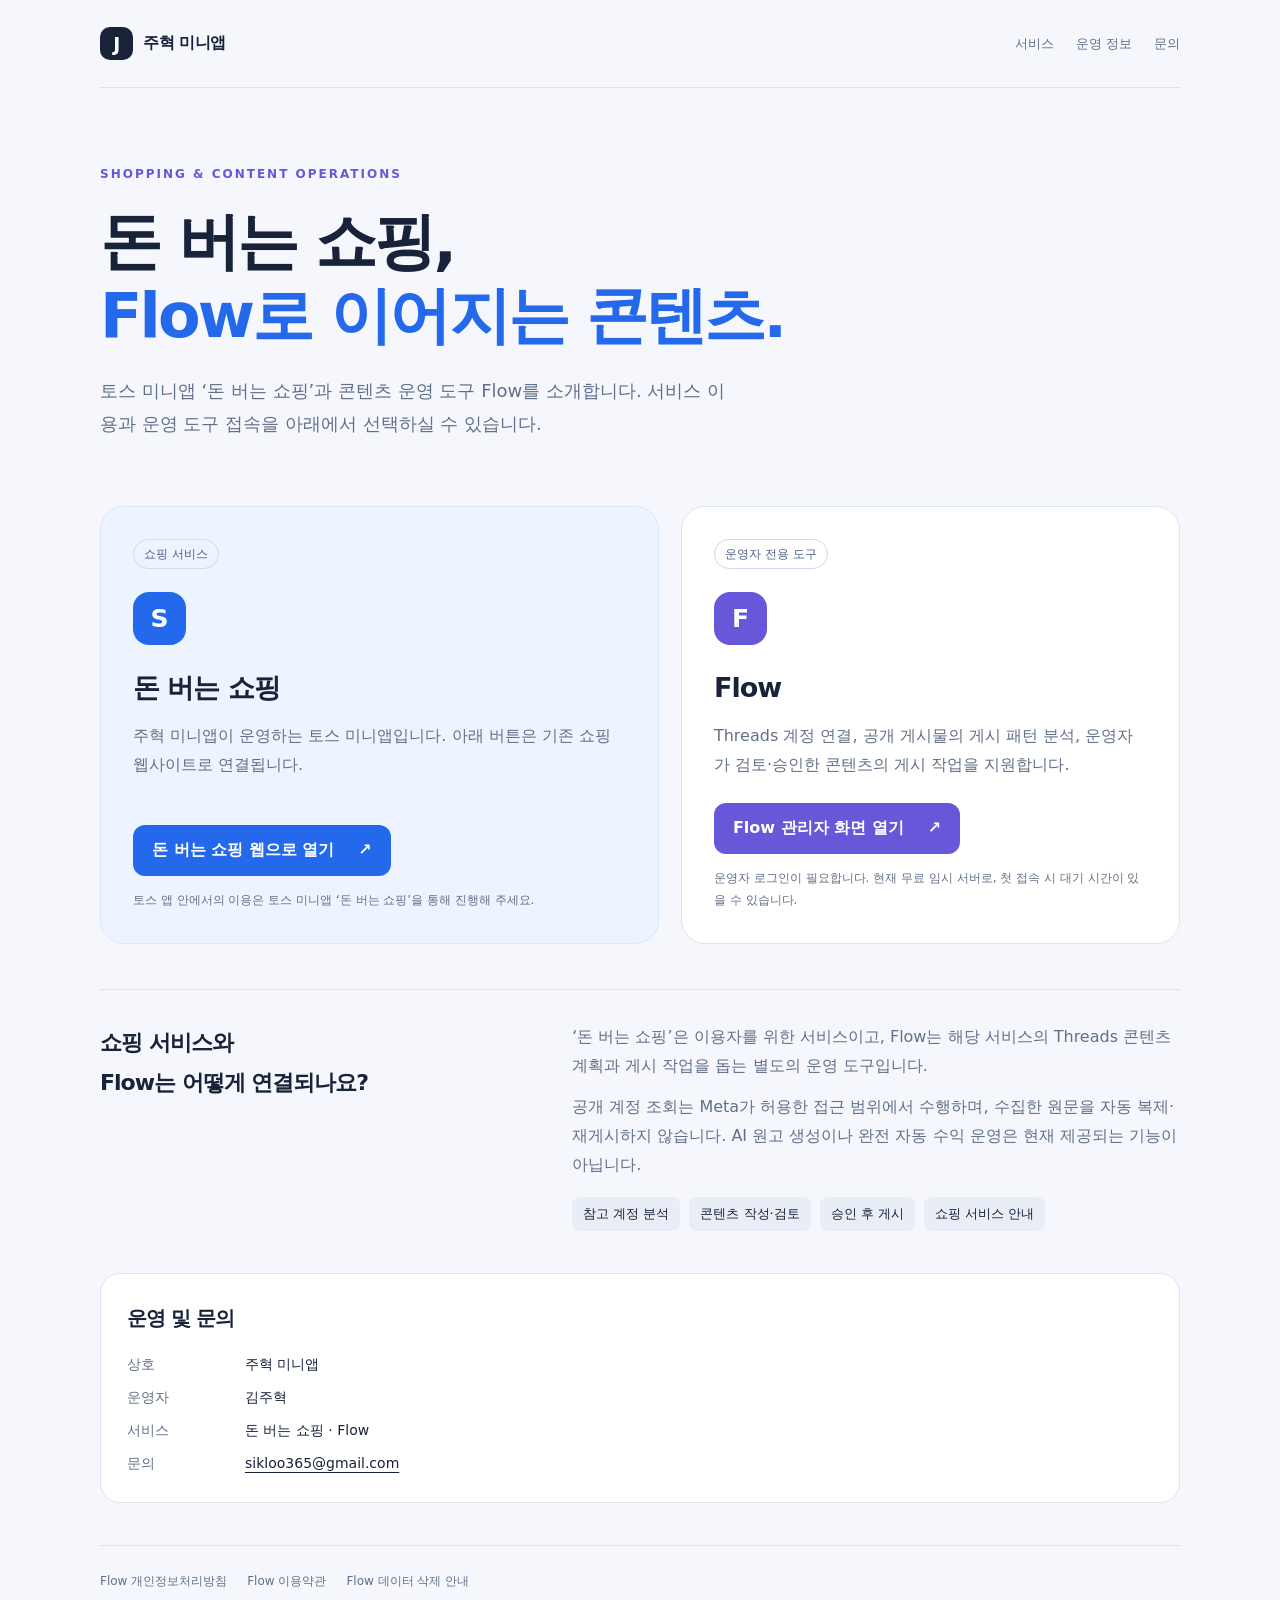
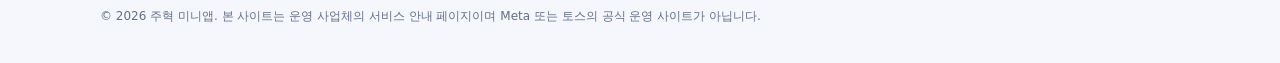
==== index.html @ d60e2f29 "Add business homepage linking shopping service and private Flow dashboard" ====
<!doctype html>
<html lang="ko">
<head>
<meta charset="utf-8">
<meta name="viewport" content="width=device-width,initial-scale=1">
<meta name="description" content="주혁 미니앱의 돈 버는 쇼핑 서비스와 Threads 콘텐츠 운영 도구 Flow를 안내합니다.">
<meta name="theme-color" content="#f5f7fc">
<title>주혁 미니앱 · 돈 버는 쇼핑 & Flow</title>
<style>
:root{color-scheme:light;--ink:#182239;--muted:#617089;--line:#dfe5ee;--blue:#2469eb;--purple:#6658d9}
*{box-sizing:border-box}body{margin:0;background:#f5f7fc;color:var(--ink);font:16px/1.8 system-ui,-apple-system,BlinkMacSystemFont,"Segoe UI",sans-serif}a{color:inherit;text-decoration:none}a:focus-visible{outline:3px solid #8ab4ff;outline-offset:5px}main,header,footer{width:min(1080px,calc(100% - 40px));margin:auto}header{display:flex;align-items:center;justify-content:space-between;padding:27px 0;border-bottom:1px solid var(--line)}.brand{font-weight:800;letter-spacing:-.5px;display:flex;align-items:center;gap:10px}.mark{width:33px;height:33px;border-radius:10px;background:var(--ink);color:white;display:grid;place-items:center;font-size:19px}nav{display:flex;gap:22px;color:var(--muted);font-size:13px}.hero{padding:76px 0 42px}.eyebrow{font-size:12px;letter-spacing:2px;color:var(--purple);font-weight:750}h1{font-size:clamp(36px,6vw,62px);line-height:1.2;letter-spacing:-2.8px;margin:19px 0 22px;max-width:800px}h1 span{color:var(--blue)}.intro{font-size:18px;color:var(--muted);max-width:640px;margin:0}.services{display:grid;grid-template-columns:1.12fr 1fr;gap:22px;margin:24px 0 45px}.card{background:#fff;border:1px solid var(--line);border-radius:24px;padding:32px;display:flex;flex-direction:column;align-items:flex-start}.card.primary{background:#eef4ff;border-color:#d9e6ff}.badge{font-size:12px;padding:5px 10px;border:1px solid #cdd9ed;border-radius:30px;line-height:1.5;color:#4c6286}.icon{width:53px;height:53px;display:grid;place-items:center;border-radius:16px;background:var(--blue);color:#fff;font-size:25px;font-weight:800;margin:23px 0 5px}.icon.flow{background:var(--purple)}h2{font-size:27px;letter-spacing:-1px;margin:14px 0 9px}.card p{color:var(--muted);margin:0 0 24px}.button{display:inline-flex;align-items:center;justify-content:space-between;gap:24px;background:var(--blue);color:white;min-height:50px;border-radius:12px;padding:11px 19px;font-weight:650;margin-top:auto}.button.purple{background:var(--purple)}.small{font-size:12px;color:var(--muted);margin-top:14px}.relationship{display:grid;grid-template-columns:1fr 1.4fr;gap:38px;padding:33px 0 42px;border-top:1px solid var(--line)}.relationship h2{font-size:22px;margin:0}.relationship p{color:var(--muted);margin:0 0 12px}.process{display:flex;gap:9px;flex-wrap:wrap;margin-top:18px}.process span{padding:5px 11px;border-radius:8px;background:#e9edf6;font-size:13px}.details{background:white;border:1px solid var(--line);border-radius:20px;padding:26px;margin-bottom:42px}.details h2{font-size:20px;margin:0 0 16px}dl{display:grid;grid-template-columns:110px 1fr;gap:8px;margin:0;font-size:14px}dt{color:var(--muted)}dd{margin:0}dd a{text-decoration:underline;text-underline-offset:4px}footer{padding:25px 0 35px;border-top:1px solid var(--line);font-size:12px;color:var(--muted)}.links{display:flex;gap:20px;flex-wrap:wrap;margin-bottom:13px}.links a:hover{text-decoration:underline}@media(max-width:650px){header{padding:19px 0}nav{gap:12px;font-size:12px}.hero{padding:48px 0 22px}h1{letter-spacing:-1.6px}.intro{font-size:16px}.services,.relationship{grid-template-columns:1fr;gap:17px}.card{padding:25px}.relationship{gap:14px}.button{width:100%}dl{grid-template-columns:80px 1fr}}
</style>
</head>
<body>
<header>
 <a class="brand" href="./" aria-label="주혁 미니앱 홈"><span class="mark" aria-hidden="true">J</span>주혁 미니앱</a>
 <nav aria-label="메뉴"><a href="#services">서비스</a><a href="#business">운영 정보</a><a href="mailto:sikloo365@gmail.com">문의</a></nav>
</header>
<main>
 <section class="hero">
  <div class="eyebrow">SHOPPING & CONTENT OPERATIONS</div>
  <h1>돈 버는 쇼핑,<br><span>Flow로 이어지는 콘텐츠.</span></h1>
  <p class="intro">토스 미니앱 ‘돈 버는 쇼핑’과 콘텐츠 운영 도구 Flow를 소개합니다. 서비스 이용과 운영 도구 접속을 아래에서 선택하실 수 있습니다.</p>
 </section>
 <div class="services" id="services">
  <section class="card primary">
   <span class="badge">쇼핑 서비스</span><div class="icon" aria-hidden="true">S</div>
   <h2>돈 버는 쇼핑</h2>
   <p>주혁 미니앱이 운영하는 토스 미니앱입니다. 아래 버튼은 기존 쇼핑 웹사이트로 연결됩니다.</p>
   <a class="button" href="https://save-money-shopping.onrender.com/" target="_blank" rel="noopener noreferrer">돈 버는 쇼핑 웹으로 열기 <span aria-hidden="true">↗</span></a>
   <span class="small">토스 앱 안에서의 이용은 토스 미니앱 ‘돈 버는 쇼핑’을 통해 진행해 주세요.</span>
  </section>
  <section class="card">
   <span class="badge">운영자 전용 도구</span><div class="icon flow" aria-hidden="true">F</div>
   <h2>Flow</h2>
   <p>Threads 계정 연결, 공개 게시물의 게시 패턴 분석, 운영자가 검토·승인한 콘텐츠의 게시 작업을 지원합니다.</p>
   <a class="button purple" href="https://flow-app-gdgz.onrender.com/" target="_blank" rel="noopener noreferrer">Flow 관리자 화면 열기 <span aria-hidden="true">↗</span></a>
   <span class="small">운영자 로그인이 필요합니다. 현재 무료 임시 서버로, 첫 접속 시 대기 시간이 있을 수 있습니다.</span>
  </section>
 </div>
 <section class="relationship">
  <h2>쇼핑 서비스와<br>Flow는 어떻게 연결되나요?</h2>
  <div><p>‘돈 버는 쇼핑’은 이용자를 위한 서비스이고, Flow는 해당 서비스의 Threads 콘텐츠 계획과 게시 작업을 돕는 별도의 운영 도구입니다.</p><p>공개 계정 조회는 Meta가 허용한 접근 범위에서 수행하며, 수집한 원문을 자동 복제·재게시하지 않습니다. AI 원고 생성이나 완전 자동 수익 운영은 현재 제공되는 기능이 아닙니다.</p><div class="process" aria-label="콘텐츠 운영 과정"><span>참고 계정 분석</span><span>콘텐츠 작성·검토</span><span>승인 후 게시</span><span>쇼핑 서비스 안내</span></div></div>
 </section>
 <section class="details" id="business">
  <h2>운영 및 문의</h2>
  <dl><dt>상호</dt><dd>주혁 미니앱</dd><dt>운영자</dt><dd>김주혁</dd><dt>서비스</dt><dd>돈 버는 쇼핑 · Flow</dd><dt>문의</dt><dd><a href="mailto:sikloo365@gmail.com">sikloo365@gmail.com</a></dd></dl>
 </section>
</main>
<footer><div class="links"><a href="policy.html#privacy">Flow 개인정보처리방침</a><a href="policy.html#terms">Flow 이용약관</a><a href="policy.html#deletion">Flow 데이터 삭제 안내</a></div><div>© 2026 주혁 미니앱. 본 사이트는 운영 사업체의 서비스 안내 페이지이며 Meta 또는 토스의 공식 운영 사이트가 아닙니다.</div></footer>
</body></html>
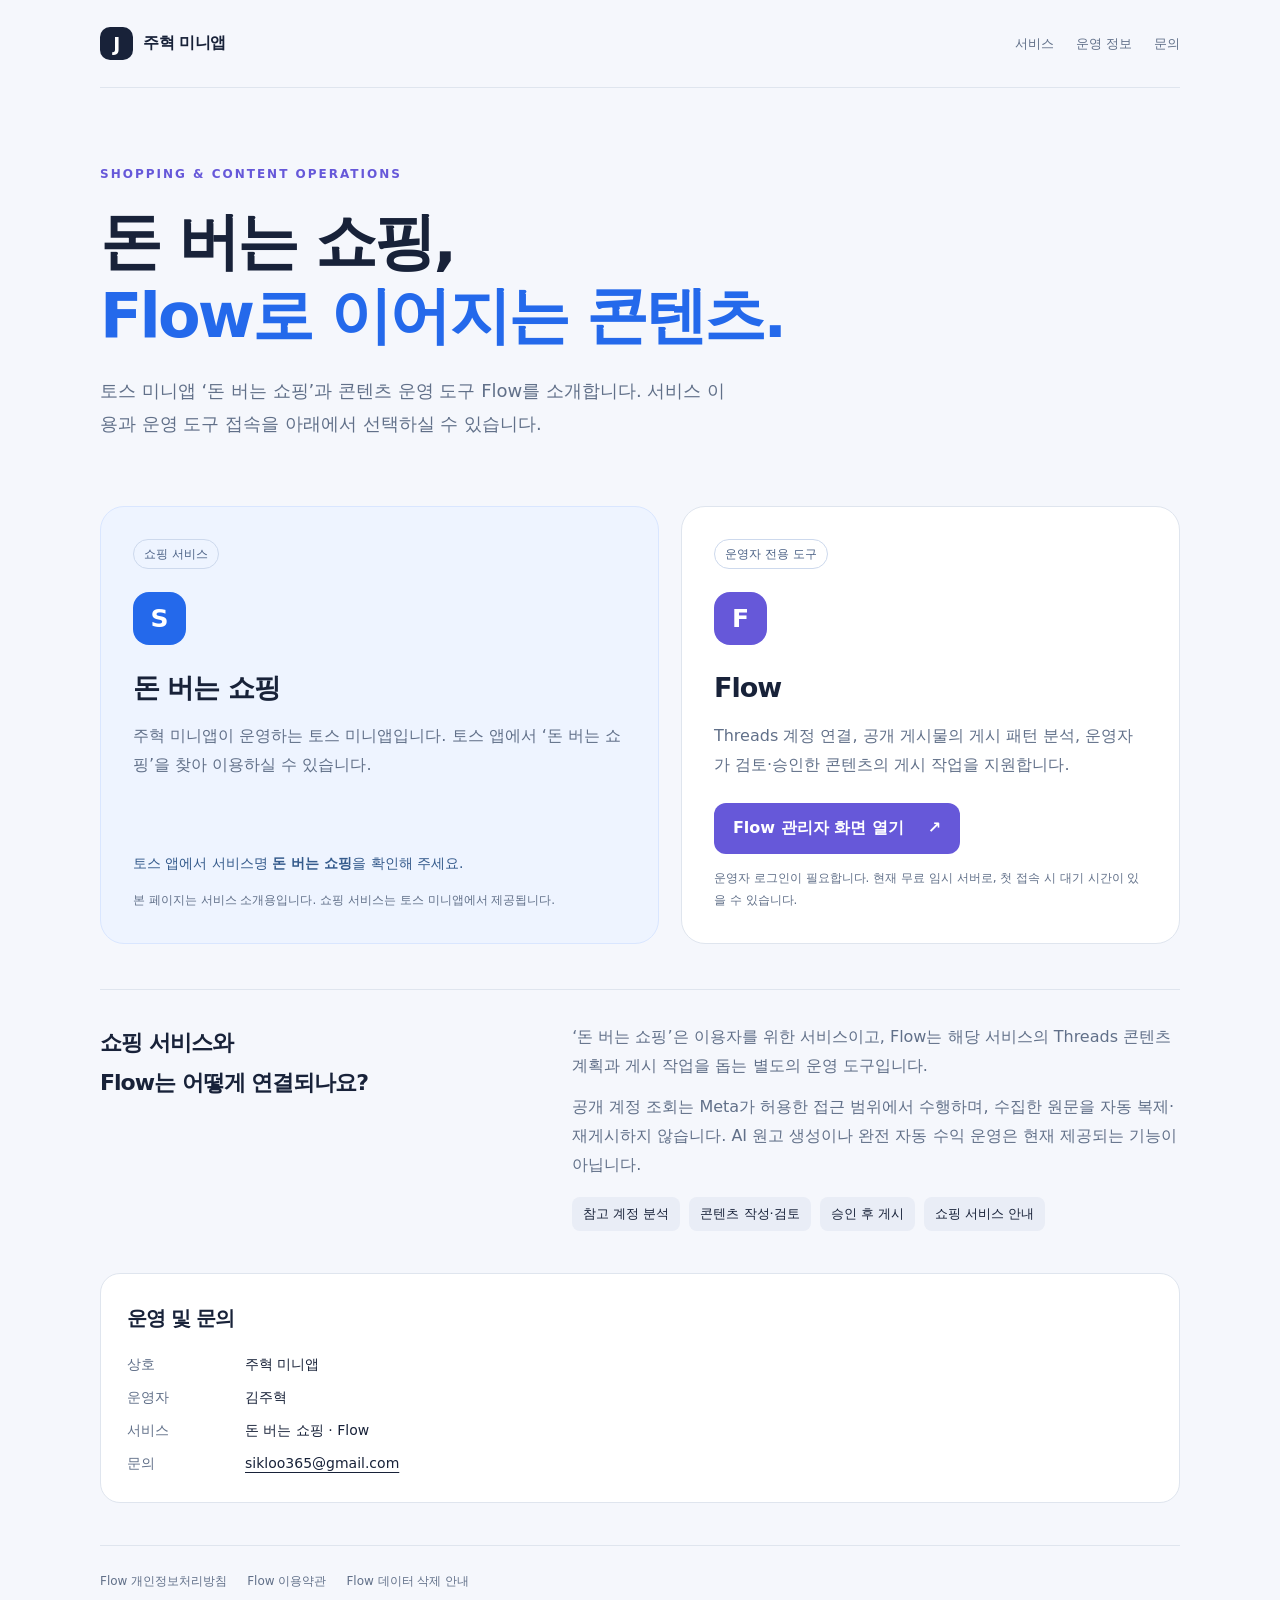
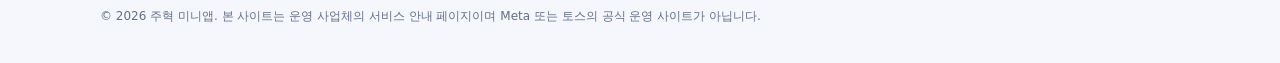
==== commit c6dc5538: "Keep Toss app navigation accurate; do not link the backend as the shopping app" ====
--- a/index.html
+++ b/index.html
@@ -26,9 +26,9 @@
   <section class="card primary">
    <span class="badge">쇼핑 서비스</span><div class="icon" aria-hidden="true">S</div>
    <h2>돈 버는 쇼핑</h2>
-   <p>주혁 미니앱이 운영하는 토스 미니앱입니다. 아래 버튼은 기존 쇼핑 웹사이트로 연결됩니다.</p>
-   <a class="button" href="https://save-money-shopping.onrender.com/" target="_blank" rel="noopener noreferrer">돈 버는 쇼핑 웹으로 열기 <span aria-hidden="true">↗</span></a>
-   <span class="small">토스 앱 안에서의 이용은 토스 미니앱 ‘돈 버는 쇼핑’을 통해 진행해 주세요.</span>
+   <p>주혁 미니앱이 운영하는 토스 미니앱입니다. 토스 앱에서 ‘돈 버는 쇼핑’을 찾아 이용하실 수 있습니다.</p>
+   <div class="small" style="margin-top:auto;font-size:14px;color:#355b8c">토스 앱에서 서비스명 <strong>돈 버는 쇼핑</strong>을 확인해 주세요.</div>
+   <span class="small">본 페이지는 서비스 소개용입니다. 쇼핑 서비스는 토스 미니앱에서 제공됩니다.</span>
   </section>
   <section class="card">
    <span class="badge">운영자 전용 도구</span><div class="icon flow" aria-hidden="true">F</div>
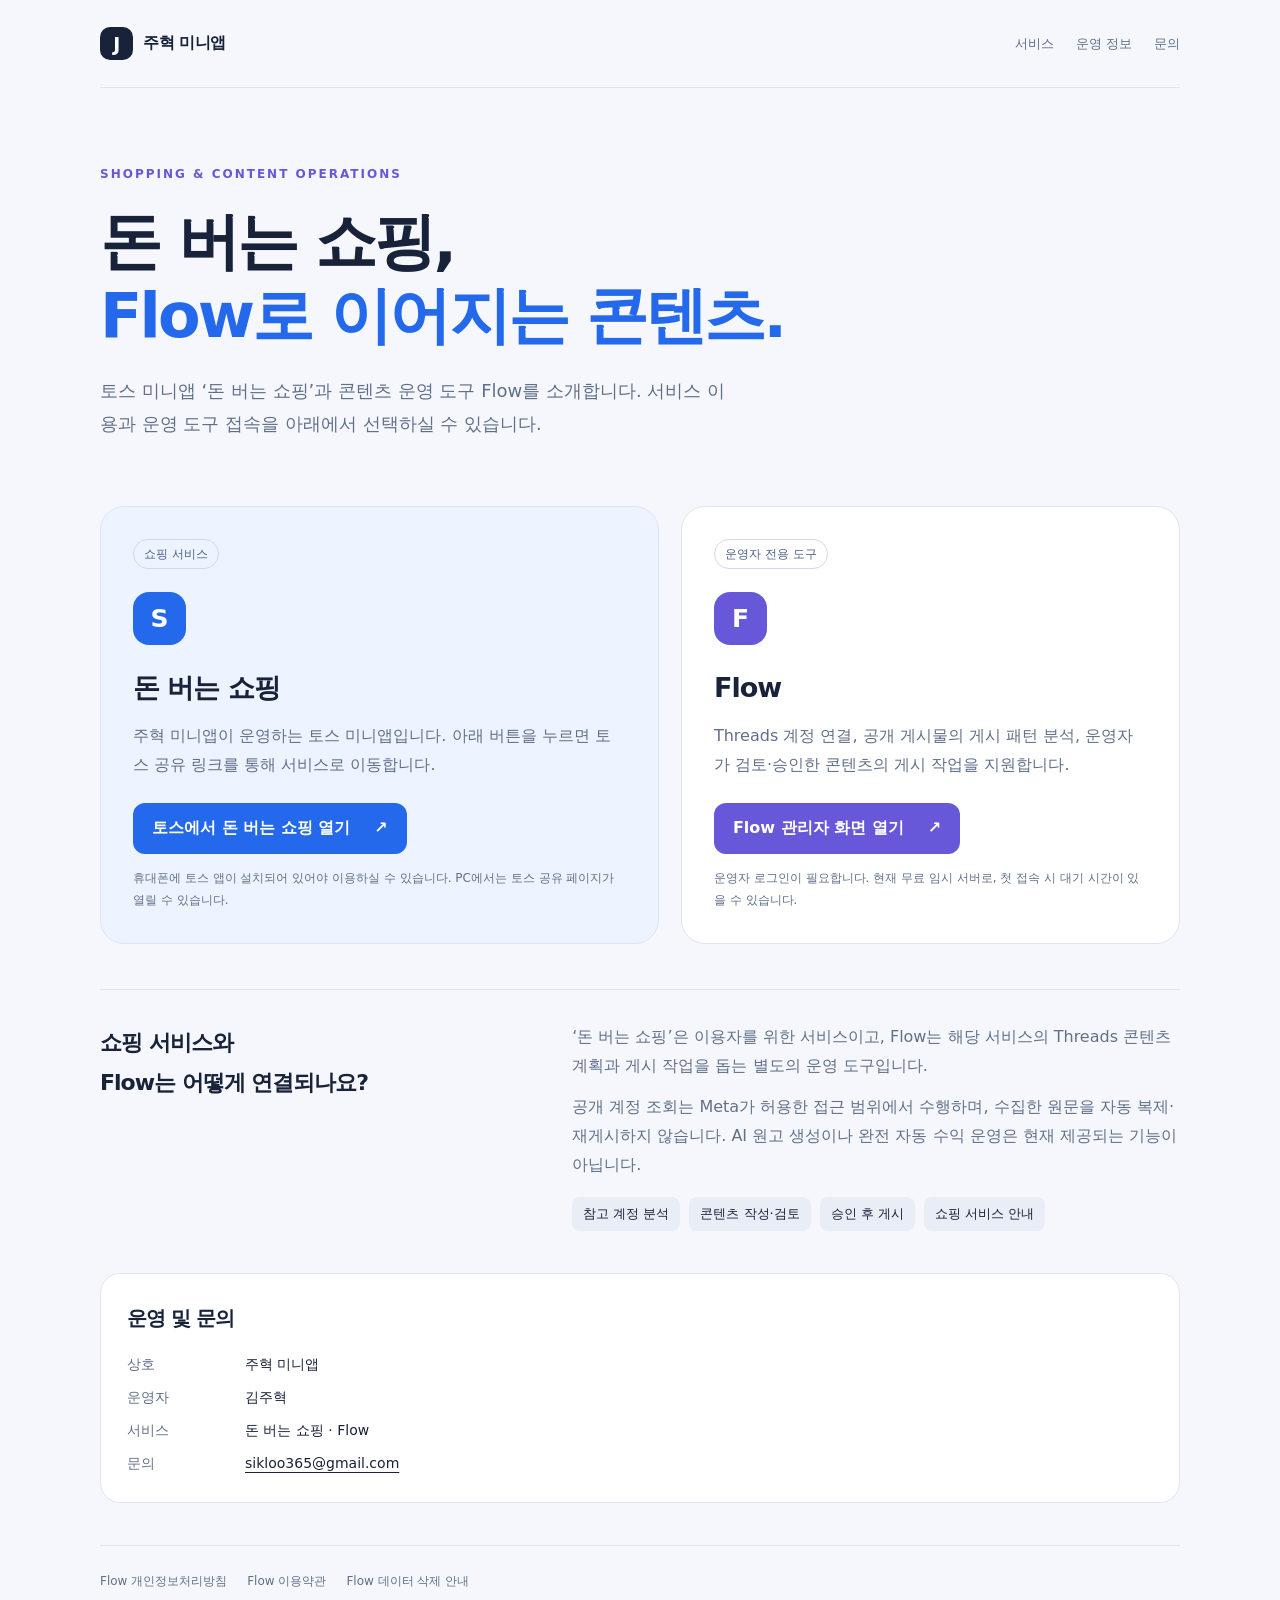
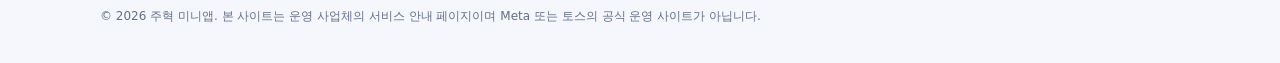
==== commit 1d5c0717: "Link the official user-provided Toss mini-app sharing URL" ====
--- a/index.html
+++ b/index.html
@@ -26,9 +26,9 @@
   <section class="card primary">
    <span class="badge">쇼핑 서비스</span><div class="icon" aria-hidden="true">S</div>
    <h2>돈 버는 쇼핑</h2>
-   <p>주혁 미니앱이 운영하는 토스 미니앱입니다. 토스 앱에서 ‘돈 버는 쇼핑’을 찾아 이용하실 수 있습니다.</p>
-   <div class="small" style="margin-top:auto;font-size:14px;color:#355b8c">토스 앱에서 서비스명 <strong>돈 버는 쇼핑</strong>을 확인해 주세요.</div>
-   <span class="small">본 페이지는 서비스 소개용입니다. 쇼핑 서비스는 토스 미니앱에서 제공됩니다.</span>
+   <p>주혁 미니앱이 운영하는 토스 미니앱입니다. 아래 버튼을 누르면 토스 공유 링크를 통해 서비스로 이동합니다.</p>
+   <a class="button" href="https://minion.toss.im/3QsllqPa" target="_blank" rel="noopener noreferrer">토스에서 돈 버는 쇼핑 열기 <span aria-hidden="true">↗</span></a>
+   <span class="small">휴대폰에 토스 앱이 설치되어 있어야 이용하실 수 있습니다. PC에서는 토스 공유 페이지가 열릴 수 있습니다.</span>
   </section>
   <section class="card">
    <span class="badge">운영자 전용 도구</span><div class="icon flow" aria-hidden="true">F</div>
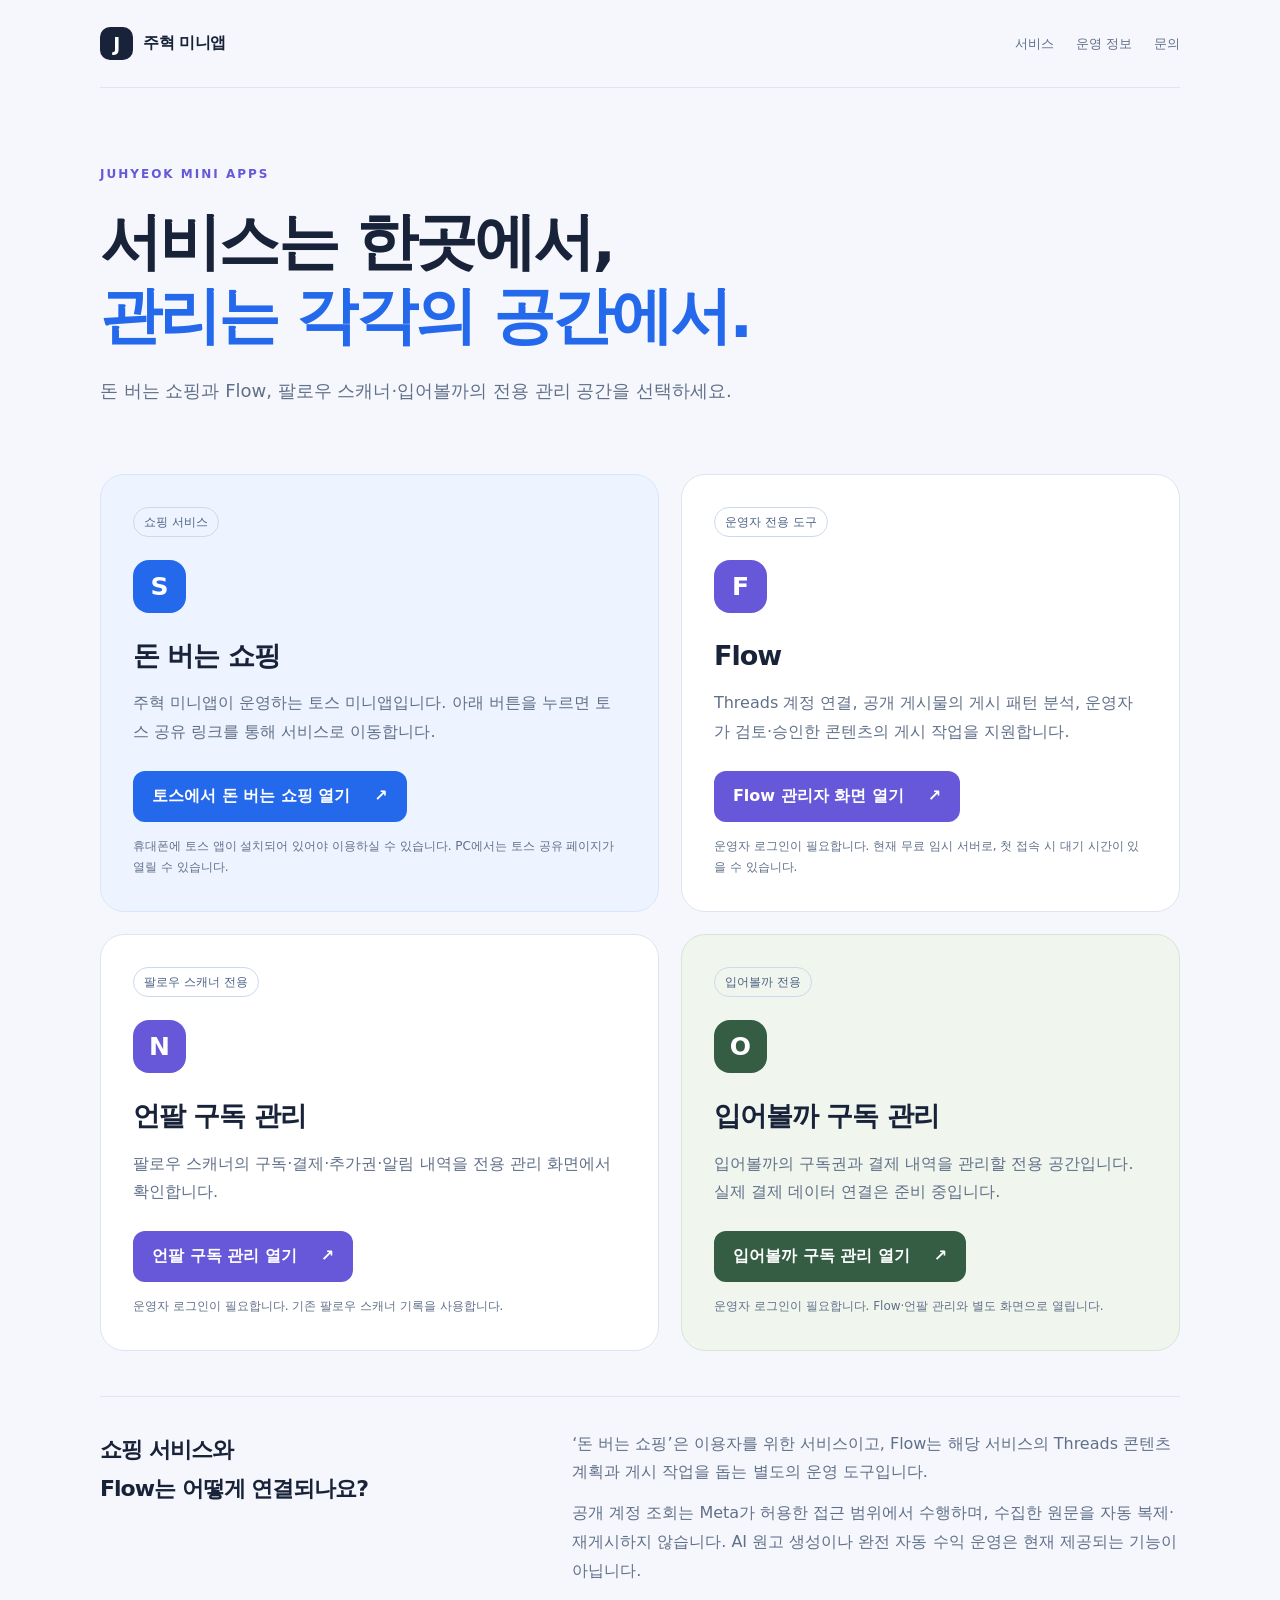
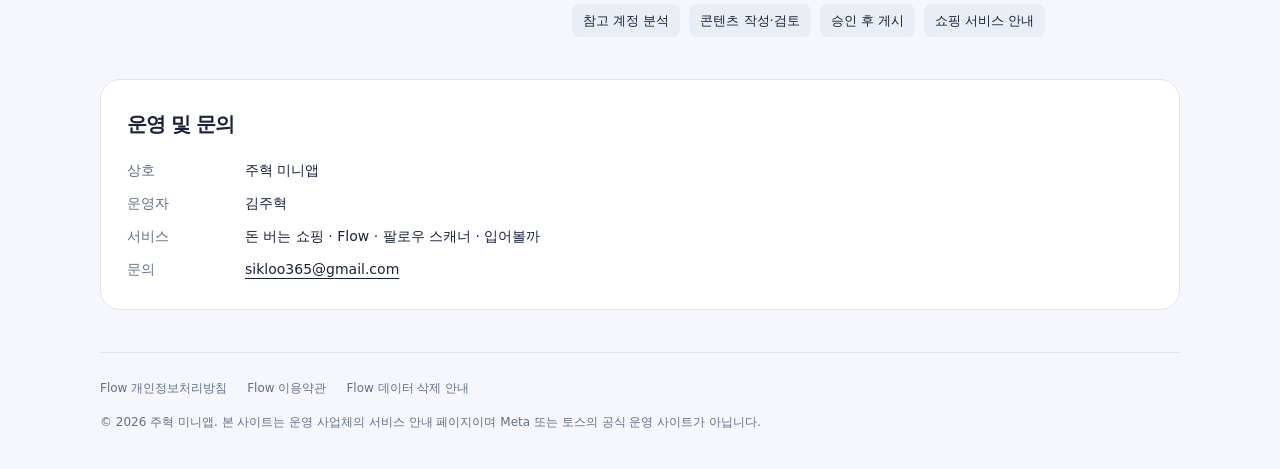
==== commit acd5249d: "Add separate outfit and follow-note management entrances to service selector" ====
--- a/index.html
+++ b/index.html
@@ -3,12 +3,13 @@
 <head>
 <meta charset="utf-8">
 <meta name="viewport" content="width=device-width,initial-scale=1">
-<meta name="description" content="주혁 미니앱의 돈 버는 쇼핑 서비스와 Threads 콘텐츠 운영 도구 Flow를 안내합니다.">
+<meta name="description" content="돈 버는 쇼핑, Flow, 언팔 구독 관리와 입어볼까 전용 관리 공간을 선택하세요.">
 <meta name="theme-color" content="#f5f7fc">
-<title>주혁 미니앱 · 돈 버는 쇼핑 & Flow</title>
+<title>주혁 미니앱 · 서비스 선택</title>
 <style>
 :root{color-scheme:light;--ink:#182239;--muted:#617089;--line:#dfe5ee;--blue:#2469eb;--purple:#6658d9}
 *{box-sizing:border-box}body{margin:0;background:#f5f7fc;color:var(--ink);font:16px/1.8 system-ui,-apple-system,BlinkMacSystemFont,"Segoe UI",sans-serif}a{color:inherit;text-decoration:none}a:focus-visible{outline:3px solid #8ab4ff;outline-offset:5px}main,header,footer{width:min(1080px,calc(100% - 40px));margin:auto}header{display:flex;align-items:center;justify-content:space-between;padding:27px 0;border-bottom:1px solid var(--line)}.brand{font-weight:800;letter-spacing:-.5px;display:flex;align-items:center;gap:10px}.mark{width:33px;height:33px;border-radius:10px;background:var(--ink);color:white;display:grid;place-items:center;font-size:19px}nav{display:flex;gap:22px;color:var(--muted);font-size:13px}.hero{padding:76px 0 42px}.eyebrow{font-size:12px;letter-spacing:2px;color:var(--purple);font-weight:750}h1{font-size:clamp(36px,6vw,62px);line-height:1.2;letter-spacing:-2.8px;margin:19px 0 22px;max-width:800px}h1 span{color:var(--blue)}.intro{font-size:18px;color:var(--muted);max-width:640px;margin:0}.services{display:grid;grid-template-columns:1.12fr 1fr;gap:22px;margin:24px 0 45px}.card{background:#fff;border:1px solid var(--line);border-radius:24px;padding:32px;display:flex;flex-direction:column;align-items:flex-start}.card.primary{background:#eef4ff;border-color:#d9e6ff}.badge{font-size:12px;padding:5px 10px;border:1px solid #cdd9ed;border-radius:30px;line-height:1.5;color:#4c6286}.icon{width:53px;height:53px;display:grid;place-items:center;border-radius:16px;background:var(--blue);color:#fff;font-size:25px;font-weight:800;margin:23px 0 5px}.icon.flow{background:var(--purple)}h2{font-size:27px;letter-spacing:-1px;margin:14px 0 9px}.card p{color:var(--muted);margin:0 0 24px}.button{display:inline-flex;align-items:center;justify-content:space-between;gap:24px;background:var(--blue);color:white;min-height:50px;border-radius:12px;padding:11px 19px;font-weight:650;margin-top:auto}.button.purple{background:var(--purple)}.small{font-size:12px;color:var(--muted);margin-top:14px}.relationship{display:grid;grid-template-columns:1fr 1.4fr;gap:38px;padding:33px 0 42px;border-top:1px solid var(--line)}.relationship h2{font-size:22px;margin:0}.relationship p{color:var(--muted);margin:0 0 12px}.process{display:flex;gap:9px;flex-wrap:wrap;margin-top:18px}.process span{padding:5px 11px;border-radius:8px;background:#e9edf6;font-size:13px}.details{background:white;border:1px solid var(--line);border-radius:20px;padding:26px;margin-bottom:42px}.details h2{font-size:20px;margin:0 0 16px}dl{display:grid;grid-template-columns:110px 1fr;gap:8px;margin:0;font-size:14px}dt{color:var(--muted)}dd{margin:0}dd a{text-decoration:underline;text-underline-offset:4px}footer{padding:25px 0 35px;border-top:1px solid var(--line);font-size:12px;color:var(--muted)}.links{display:flex;gap:20px;flex-wrap:wrap;margin-bottom:13px}.links a:hover{text-decoration:underline}@media(max-width:650px){header{padding:19px 0}nav{gap:12px;font-size:12px}.hero{padding:48px 0 22px}h1{letter-spacing:-1.6px}.intro{font-size:16px}.services,.relationship{grid-template-columns:1fr;gap:17px}.card{padding:25px}.relationship{gap:14px}.button{width:100%}dl{grid-template-columns:80px 1fr}}
+.outfit{background:#f0f5ed;border-color:#dae5d3}.outfit .icon,.outfit .button{background:#355d44}
 </style>
 </head>
 <body>
@@ -18,9 +19,9 @@
 </header>
 <main>
  <section class="hero">
-  <div class="eyebrow">SHOPPING & CONTENT OPERATIONS</div>
-  <h1>돈 버는 쇼핑,<br><span>Flow로 이어지는 콘텐츠.</span></h1>
-  <p class="intro">토스 미니앱 ‘돈 버는 쇼핑’과 콘텐츠 운영 도구 Flow를 소개합니다. 서비스 이용과 운영 도구 접속을 아래에서 선택하실 수 있습니다.</p>
+  <div class="eyebrow">JUHYEOK MINI APPS</div>
+  <h1>서비스는 한곳에서,<br><span>관리는 각각의 공간에서.</span></h1>
+  <p class="intro">돈 버는 쇼핑과 Flow, 팔로우 스캐너·입어볼까의 전용 관리 공간을 선택하세요.</p>
  </section>
  <div class="services" id="services">
   <section class="card primary">
@@ -37,6 +38,20 @@
    <a class="button purple" href="https://flow-app-gdgz.onrender.com/" target="_blank" rel="noopener noreferrer">Flow 관리자 화면 열기 <span aria-hidden="true">↗</span></a>
    <span class="small">운영자 로그인이 필요합니다. 현재 무료 임시 서버로, 첫 접속 시 대기 시간이 있을 수 있습니다.</span>
   </section>
+  <section class="card">
+   <span class="badge">팔로우 스캐너 전용</span><div class="icon flow" aria-hidden="true">N</div>
+   <h2>언팔 구독 관리</h2>
+   <p>팔로우 스캐너의 구독·결제·추가권·알림 내역을 전용 관리 화면에서 확인합니다.</p>
+   <a class="button purple" href="https://flow-app-gdgz.onrender.com/follow-note/admin" target="_blank" rel="noopener noreferrer">언팔 구독 관리 열기 <span aria-hidden="true">↗</span></a>
+   <span class="small">운영자 로그인이 필요합니다. 기존 팔로우 스캐너 기록을 사용합니다.</span>
+  </section>
+  <section class="card outfit">
+   <span class="badge">입어볼까 전용</span><div class="icon" aria-hidden="true">O</div>
+   <h2>입어볼까 구독 관리</h2>
+   <p>입어볼까의 구독권과 결제 내역을 관리할 전용 공간입니다. 실제 결제 데이터 연결은 준비 중입니다.</p>
+   <a class="button" href="https://flow-app-gdgz.onrender.com/outfit/admin" target="_blank" rel="noopener noreferrer">입어볼까 구독 관리 열기 <span aria-hidden="true">↗</span></a>
+   <span class="small">운영자 로그인이 필요합니다. Flow·언팔 관리와 별도 화면으로 열립니다.</span>
+  </section>
  </div>
  <section class="relationship">
   <h2>쇼핑 서비스와<br>Flow는 어떻게 연결되나요?</h2>
@@ -44,7 +59,7 @@
  </section>
  <section class="details" id="business">
   <h2>운영 및 문의</h2>
-  <dl><dt>상호</dt><dd>주혁 미니앱</dd><dt>운영자</dt><dd>김주혁</dd><dt>서비스</dt><dd>돈 버는 쇼핑 · Flow</dd><dt>문의</dt><dd><a href="mailto:sikloo365@gmail.com">sikloo365@gmail.com</a></dd></dl>
+  <dl><dt>상호</dt><dd>주혁 미니앱</dd><dt>운영자</dt><dd>김주혁</dd><dt>서비스</dt><dd>돈 버는 쇼핑 · Flow · 팔로우 스캐너 · 입어볼까</dd><dt>문의</dt><dd><a href="mailto:sikloo365@gmail.com">sikloo365@gmail.com</a></dd></dl>
  </section>
 </main>
 <footer><div class="links"><a href="policy.html#privacy">Flow 개인정보처리방침</a><a href="policy.html#terms">Flow 이용약관</a><a href="policy.html#deletion">Flow 데이터 삭제 안내</a></div><div>© 2026 주혁 미니앱. 본 사이트는 운영 사업체의 서비스 안내 페이지이며 Meta 또는 토스의 공식 운영 사이트가 아닙니다.</div></footer>
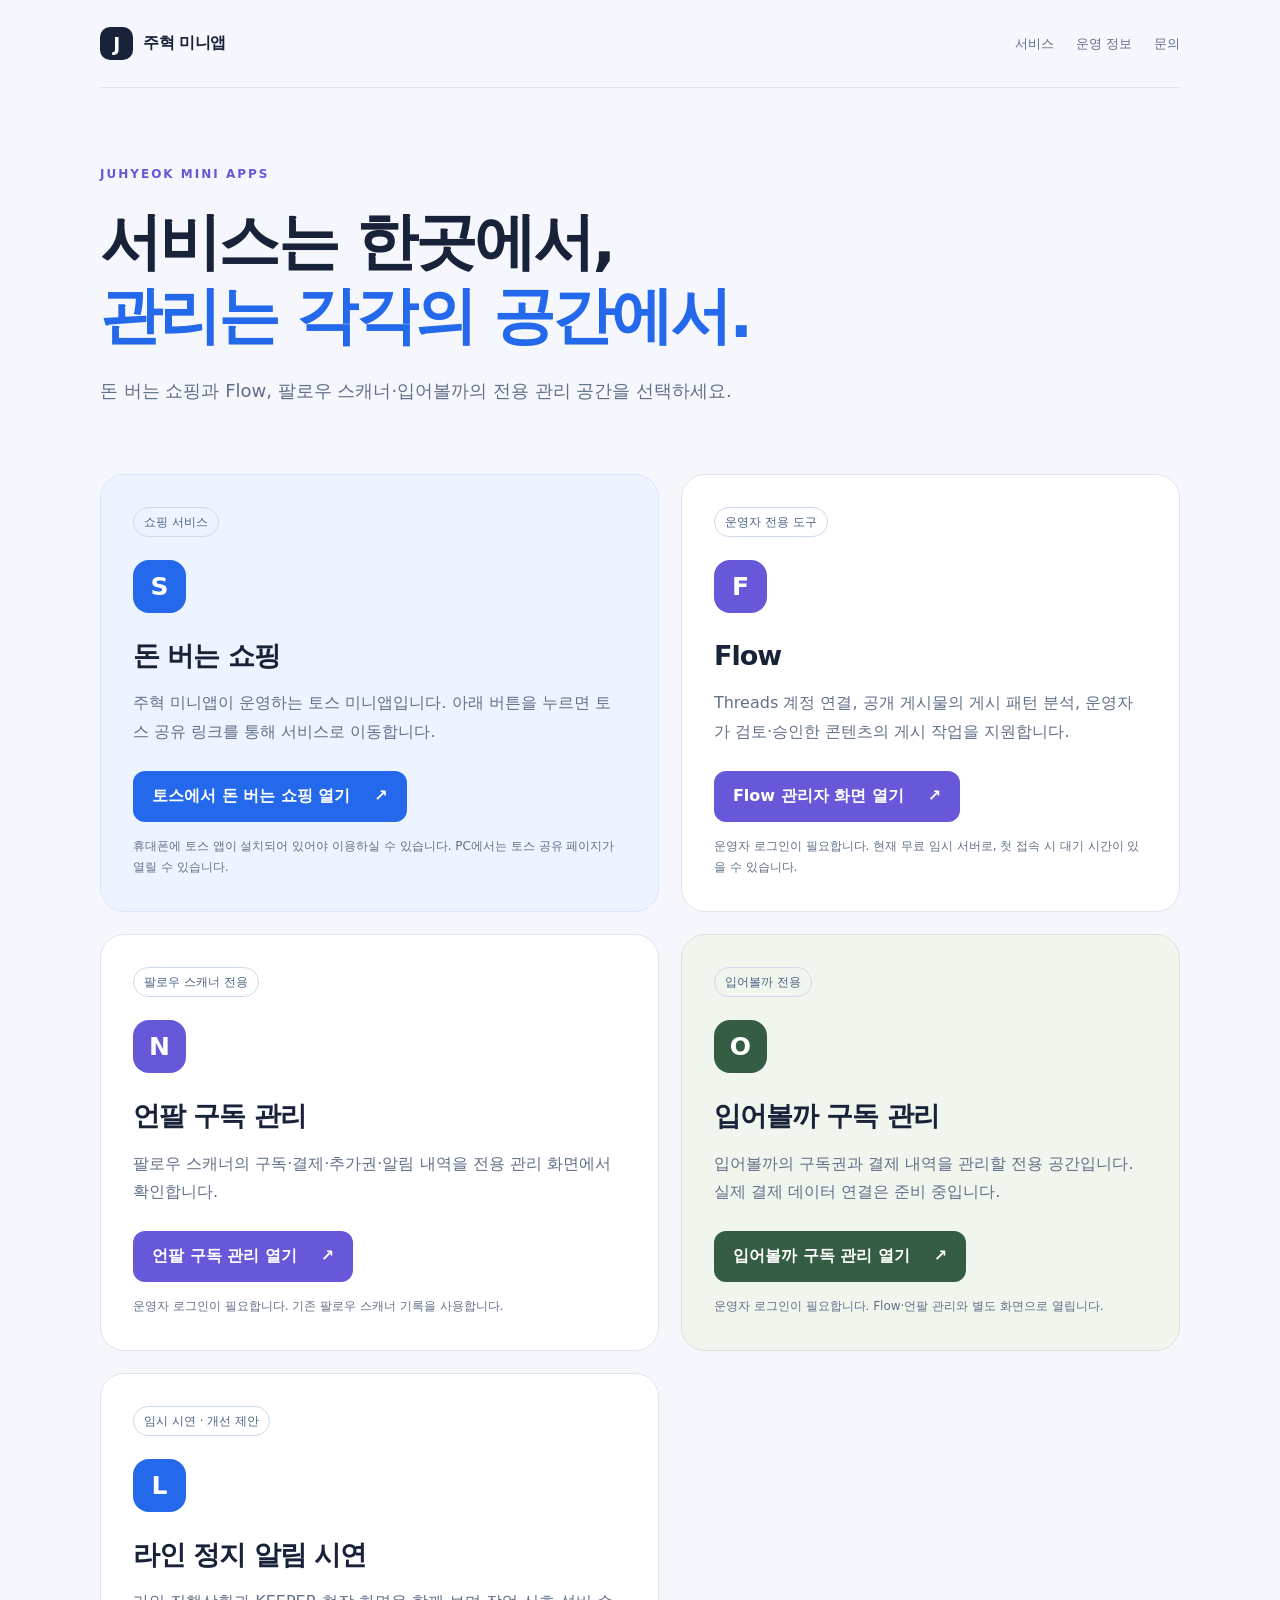
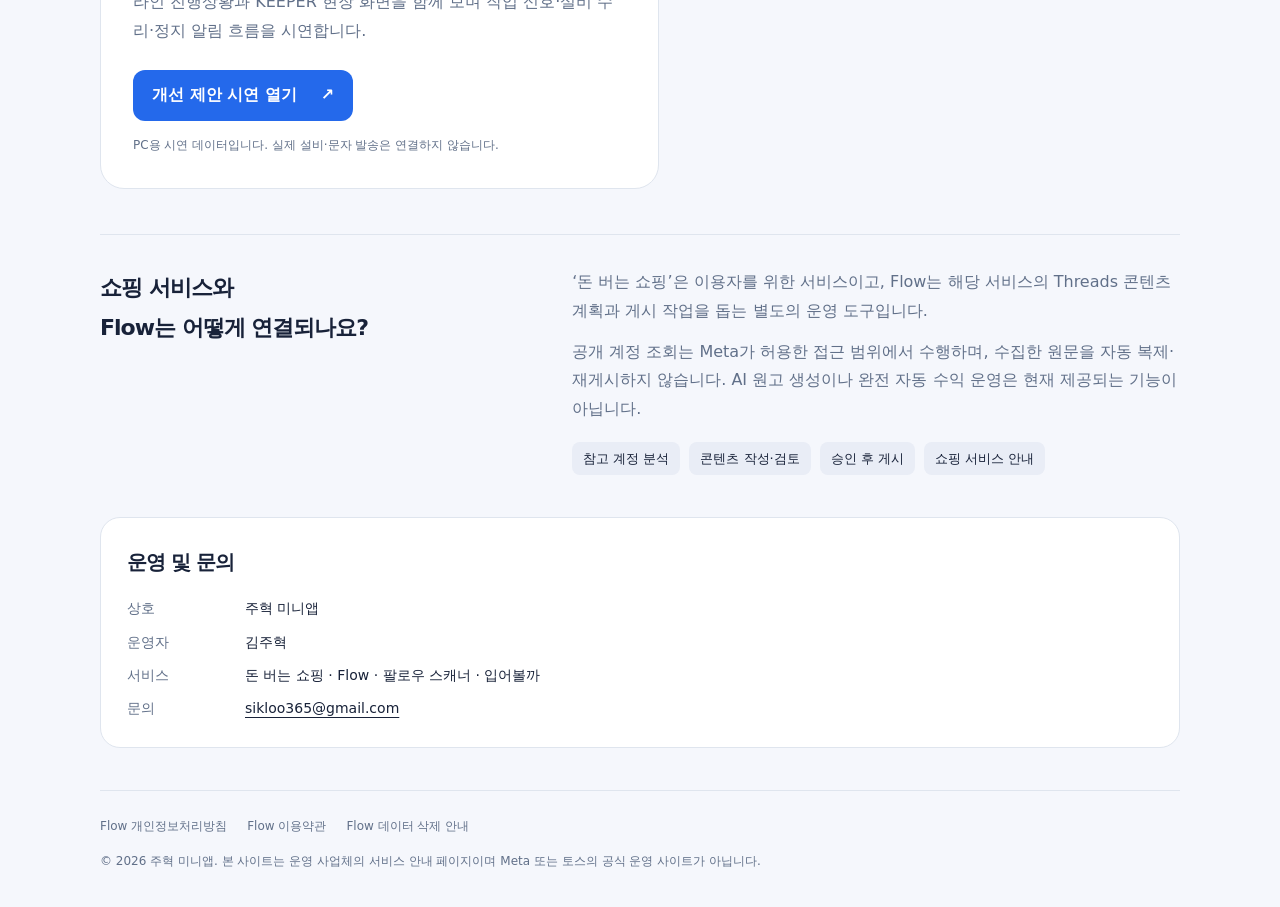
==== commit 40a94b74: "Add photo-inspired PC line-stop proposal demo" ====
--- a/index.html
+++ b/index.html
@@ -52,6 +52,13 @@
    <a class="button" href="https://flow-app-gdgz.onrender.com/outfit/admin" target="_blank" rel="noopener noreferrer">입어볼까 구독 관리 열기 <span aria-hidden="true">↗</span></a>
    <span class="small">운영자 로그인이 필요합니다. Flow·언팔 관리와 별도 화면으로 열립니다.</span>
   </section>
+  <section class="card">
+   <span class="badge">임시 시연 · 개선 제안</span><div class="icon" aria-hidden="true">L</div>
+   <h2>라인 정지 알림 시연</h2>
+   <p>라인 진행상황과 KEEPER 현장 화면을 함께 보며 작업 신호·설비 수리·정지 알림 흐름을 시연합니다.</p>
+   <a class="button" href="/line-demo/">개선 제안 시연 열기 <span aria-hidden="true">↗</span></a>
+   <span class="small">PC용 시연 데이터입니다. 실제 설비·문자 발송은 연결하지 않습니다.</span>
+  </section>
  </div>
  <section class="relationship">
   <h2>쇼핑 서비스와<br>Flow는 어떻게 연결되나요?</h2>
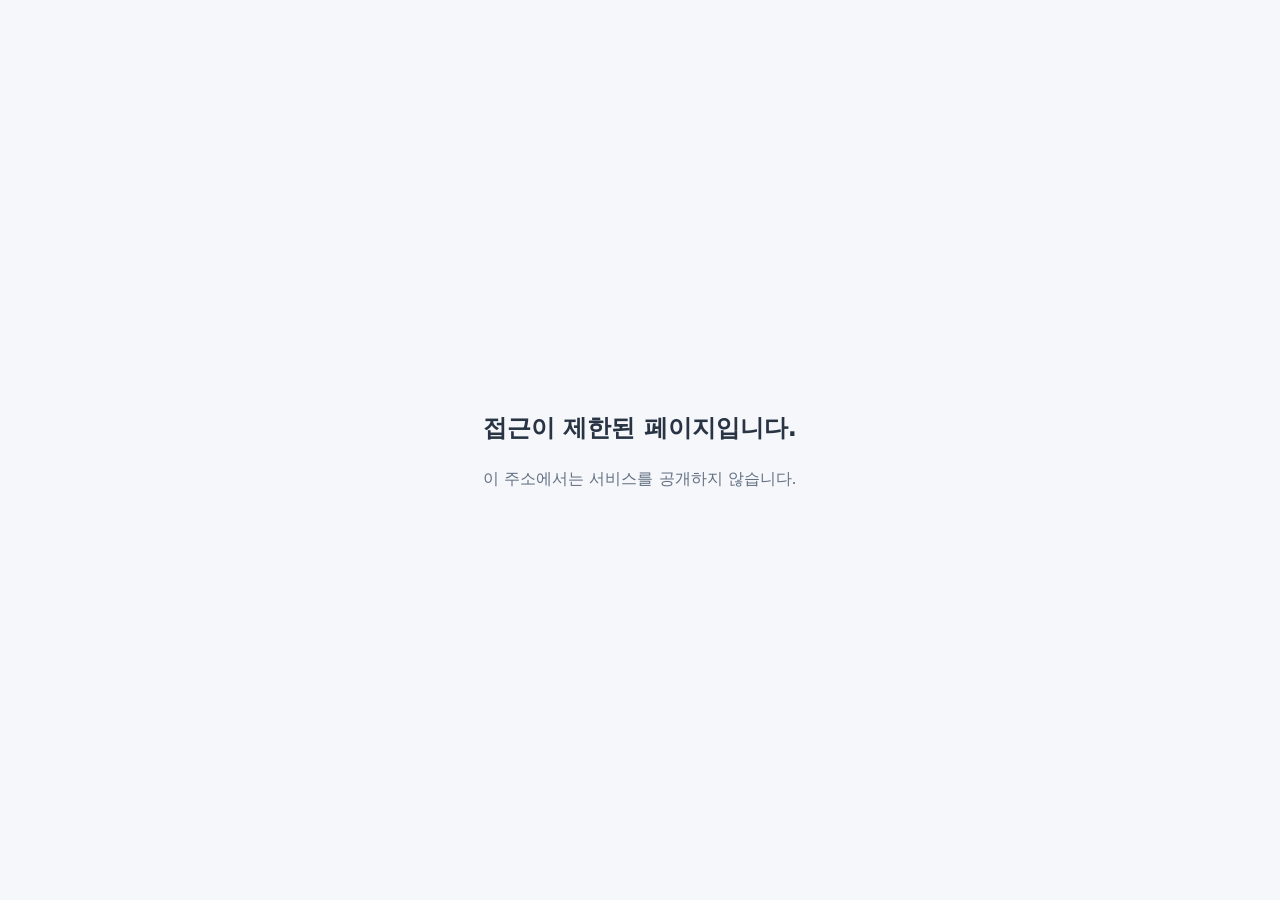
==== commit 614c6fbf: "Remove public service directory and links at owner request" ====
--- a/index.html
+++ b/index.html
@@ -1,73 +1 @@
-<!doctype html>
-<html lang="ko">
-<head>
-<meta charset="utf-8">
-<meta name="viewport" content="width=device-width,initial-scale=1">
-<meta name="description" content="돈 버는 쇼핑, Flow, 언팔 구독 관리와 입어볼까 전용 관리 공간을 선택하세요.">
-<meta name="theme-color" content="#f5f7fc">
-<title>주혁 미니앱 · 서비스 선택</title>
-<style>
-:root{color-scheme:light;--ink:#182239;--muted:#617089;--line:#dfe5ee;--blue:#2469eb;--purple:#6658d9}
-*{box-sizing:border-box}body{margin:0;background:#f5f7fc;color:var(--ink);font:16px/1.8 system-ui,-apple-system,BlinkMacSystemFont,"Segoe UI",sans-serif}a{color:inherit;text-decoration:none}a:focus-visible{outline:3px solid #8ab4ff;outline-offset:5px}main,header,footer{width:min(1080px,calc(100% - 40px));margin:auto}header{display:flex;align-items:center;justify-content:space-between;padding:27px 0;border-bottom:1px solid var(--line)}.brand{font-weight:800;letter-spacing:-.5px;display:flex;align-items:center;gap:10px}.mark{width:33px;height:33px;border-radius:10px;background:var(--ink);color:white;display:grid;place-items:center;font-size:19px}nav{display:flex;gap:22px;color:var(--muted);font-size:13px}.hero{padding:76px 0 42px}.eyebrow{font-size:12px;letter-spacing:2px;color:var(--purple);font-weight:750}h1{font-size:clamp(36px,6vw,62px);line-height:1.2;letter-spacing:-2.8px;margin:19px 0 22px;max-width:800px}h1 span{color:var(--blue)}.intro{font-size:18px;color:var(--muted);max-width:640px;margin:0}.services{display:grid;grid-template-columns:1.12fr 1fr;gap:22px;margin:24px 0 45px}.card{background:#fff;border:1px solid var(--line);border-radius:24px;padding:32px;display:flex;flex-direction:column;align-items:flex-start}.card.primary{background:#eef4ff;border-color:#d9e6ff}.badge{font-size:12px;padding:5px 10px;border:1px solid #cdd9ed;border-radius:30px;line-height:1.5;color:#4c6286}.icon{width:53px;height:53px;display:grid;place-items:center;border-radius:16px;background:var(--blue);color:#fff;font-size:25px;font-weight:800;margin:23px 0 5px}.icon.flow{background:var(--purple)}h2{font-size:27px;letter-spacing:-1px;margin:14px 0 9px}.card p{color:var(--muted);margin:0 0 24px}.button{display:inline-flex;align-items:center;justify-content:space-between;gap:24px;background:var(--blue);color:white;min-height:50px;border-radius:12px;padding:11px 19px;font-weight:650;margin-top:auto}.button.purple{background:var(--purple)}.small{font-size:12px;color:var(--muted);margin-top:14px}.relationship{display:grid;grid-template-columns:1fr 1.4fr;gap:38px;padding:33px 0 42px;border-top:1px solid var(--line)}.relationship h2{font-size:22px;margin:0}.relationship p{color:var(--muted);margin:0 0 12px}.process{display:flex;gap:9px;flex-wrap:wrap;margin-top:18px}.process span{padding:5px 11px;border-radius:8px;background:#e9edf6;font-size:13px}.details{background:white;border:1px solid var(--line);border-radius:20px;padding:26px;margin-bottom:42px}.details h2{font-size:20px;margin:0 0 16px}dl{display:grid;grid-template-columns:110px 1fr;gap:8px;margin:0;font-size:14px}dt{color:var(--muted)}dd{margin:0}dd a{text-decoration:underline;text-underline-offset:4px}footer{padding:25px 0 35px;border-top:1px solid var(--line);font-size:12px;color:var(--muted)}.links{display:flex;gap:20px;flex-wrap:wrap;margin-bottom:13px}.links a:hover{text-decoration:underline}@media(max-width:650px){header{padding:19px 0}nav{gap:12px;font-size:12px}.hero{padding:48px 0 22px}h1{letter-spacing:-1.6px}.intro{font-size:16px}.services,.relationship{grid-template-columns:1fr;gap:17px}.card{padding:25px}.relationship{gap:14px}.button{width:100%}dl{grid-template-columns:80px 1fr}}
-.outfit{background:#f0f5ed;border-color:#dae5d3}.outfit .icon,.outfit .button{background:#355d44}
-</style>
-</head>
-<body>
-<header>
- <a class="brand" href="./" aria-label="주혁 미니앱 홈"><span class="mark" aria-hidden="true">J</span>주혁 미니앱</a>
- <nav aria-label="메뉴"><a href="#services">서비스</a><a href="#business">운영 정보</a><a href="mailto:sikloo365@gmail.com">문의</a></nav>
-</header>
-<main>
- <section class="hero">
-  <div class="eyebrow">JUHYEOK MINI APPS</div>
-  <h1>서비스는 한곳에서,<br><span>관리는 각각의 공간에서.</span></h1>
-  <p class="intro">돈 버는 쇼핑과 Flow, 팔로우 스캐너·입어볼까의 전용 관리 공간을 선택하세요.</p>
- </section>
- <div class="services" id="services">
-  <section class="card primary">
-   <span class="badge">쇼핑 서비스</span><div class="icon" aria-hidden="true">S</div>
-   <h2>돈 버는 쇼핑</h2>
-   <p>주혁 미니앱이 운영하는 토스 미니앱입니다. 아래 버튼을 누르면 토스 공유 링크를 통해 서비스로 이동합니다.</p>
-   <a class="button" href="https://minion.toss.im/3QsllqPa" target="_blank" rel="noopener noreferrer">토스에서 돈 버는 쇼핑 열기 <span aria-hidden="true">↗</span></a>
-   <span class="small">휴대폰에 토스 앱이 설치되어 있어야 이용하실 수 있습니다. PC에서는 토스 공유 페이지가 열릴 수 있습니다.</span>
-  </section>
-  <section class="card">
-   <span class="badge">운영자 전용 도구</span><div class="icon flow" aria-hidden="true">F</div>
-   <h2>Flow</h2>
-   <p>Threads 계정 연결, 공개 게시물의 게시 패턴 분석, 운영자가 검토·승인한 콘텐츠의 게시 작업을 지원합니다.</p>
-   <a class="button purple" href="https://flow-app-gdgz.onrender.com/" target="_blank" rel="noopener noreferrer">Flow 관리자 화면 열기 <span aria-hidden="true">↗</span></a>
-   <span class="small">운영자 로그인이 필요합니다. 현재 무료 임시 서버로, 첫 접속 시 대기 시간이 있을 수 있습니다.</span>
-  </section>
-  <section class="card">
-   <span class="badge">팔로우 스캐너 전용</span><div class="icon flow" aria-hidden="true">N</div>
-   <h2>언팔 구독 관리</h2>
-   <p>팔로우 스캐너의 구독·결제·추가권·알림 내역을 전용 관리 화면에서 확인합니다.</p>
-   <a class="button purple" href="https://flow-app-gdgz.onrender.com/follow-note/admin" target="_blank" rel="noopener noreferrer">언팔 구독 관리 열기 <span aria-hidden="true">↗</span></a>
-   <span class="small">운영자 로그인이 필요합니다. 기존 팔로우 스캐너 기록을 사용합니다.</span>
-  </section>
-  <section class="card outfit">
-   <span class="badge">입어볼까 전용</span><div class="icon" aria-hidden="true">O</div>
-   <h2>입어볼까 구독 관리</h2>
-   <p>입어볼까의 구독권과 결제 내역을 관리할 전용 공간입니다. 실제 결제 데이터 연결은 준비 중입니다.</p>
-   <a class="button" href="https://flow-app-gdgz.onrender.com/outfit/admin" target="_blank" rel="noopener noreferrer">입어볼까 구독 관리 열기 <span aria-hidden="true">↗</span></a>
-   <span class="small">운영자 로그인이 필요합니다. Flow·언팔 관리와 별도 화면으로 열립니다.</span>
-  </section>
-  <section class="card">
-   <span class="badge">임시 시연 · 개선 제안</span><div class="icon" aria-hidden="true">L</div>
-   <h2>라인 정지 알림 시연</h2>
-   <p>라인 진행상황과 KEEPER 현장 화면을 함께 보며 작업 신호·설비 수리·정지 알림 흐름을 시연합니다.</p>
-   <a class="button" href="/line-demo/">개선 제안 시연 열기 <span aria-hidden="true">↗</span></a>
-   <span class="small">PC용 시연 데이터입니다. 실제 설비·문자 발송은 연결하지 않습니다.</span>
-  </section>
- </div>
- <section class="relationship">
-  <h2>쇼핑 서비스와<br>Flow는 어떻게 연결되나요?</h2>
-  <div><p>‘돈 버는 쇼핑’은 이용자를 위한 서비스이고, Flow는 해당 서비스의 Threads 콘텐츠 계획과 게시 작업을 돕는 별도의 운영 도구입니다.</p><p>공개 계정 조회는 Meta가 허용한 접근 범위에서 수행하며, 수집한 원문을 자동 복제·재게시하지 않습니다. AI 원고 생성이나 완전 자동 수익 운영은 현재 제공되는 기능이 아닙니다.</p><div class="process" aria-label="콘텐츠 운영 과정"><span>참고 계정 분석</span><span>콘텐츠 작성·검토</span><span>승인 후 게시</span><span>쇼핑 서비스 안내</span></div></div>
- </section>
- <section class="details" id="business">
-  <h2>운영 및 문의</h2>
-  <dl><dt>상호</dt><dd>주혁 미니앱</dd><dt>운영자</dt><dd>김주혁</dd><dt>서비스</dt><dd>돈 버는 쇼핑 · Flow · 팔로우 스캐너 · 입어볼까</dd><dt>문의</dt><dd><a href="mailto:sikloo365@gmail.com">sikloo365@gmail.com</a></dd></dl>
- </section>
-</main>
-<footer><div class="links"><a href="policy.html#privacy">Flow 개인정보처리방침</a><a href="policy.html#terms">Flow 이용약관</a><a href="policy.html#deletion">Flow 데이터 삭제 안내</a></div><div>© 2026 주혁 미니앱. 본 사이트는 운영 사업체의 서비스 안내 페이지이며 Meta 또는 토스의 공식 운영 사이트가 아닙니다.</div></footer>
-</body></html>
+<!doctype html><html lang="ko"><head><meta charset="utf-8"><meta name="viewport" content="width=device-width,initial-scale=1"><meta name="robots" content="noindex,nofollow,noarchive"><title>접근 제한</title><style>body{margin:0;min-height:100vh;display:grid;place-items:center;background:#f5f7fa;color:#283444;font:16px/1.7 system-ui,sans-serif}main{padding:32px;text-align:center}h1{font-size:24px}p{color:#647184}</style></head><body><main><h1>접근이 제한된 페이지입니다.</h1><p>이 주소에서는 서비스를 공개하지 않습니다.</p></main></body></html>
